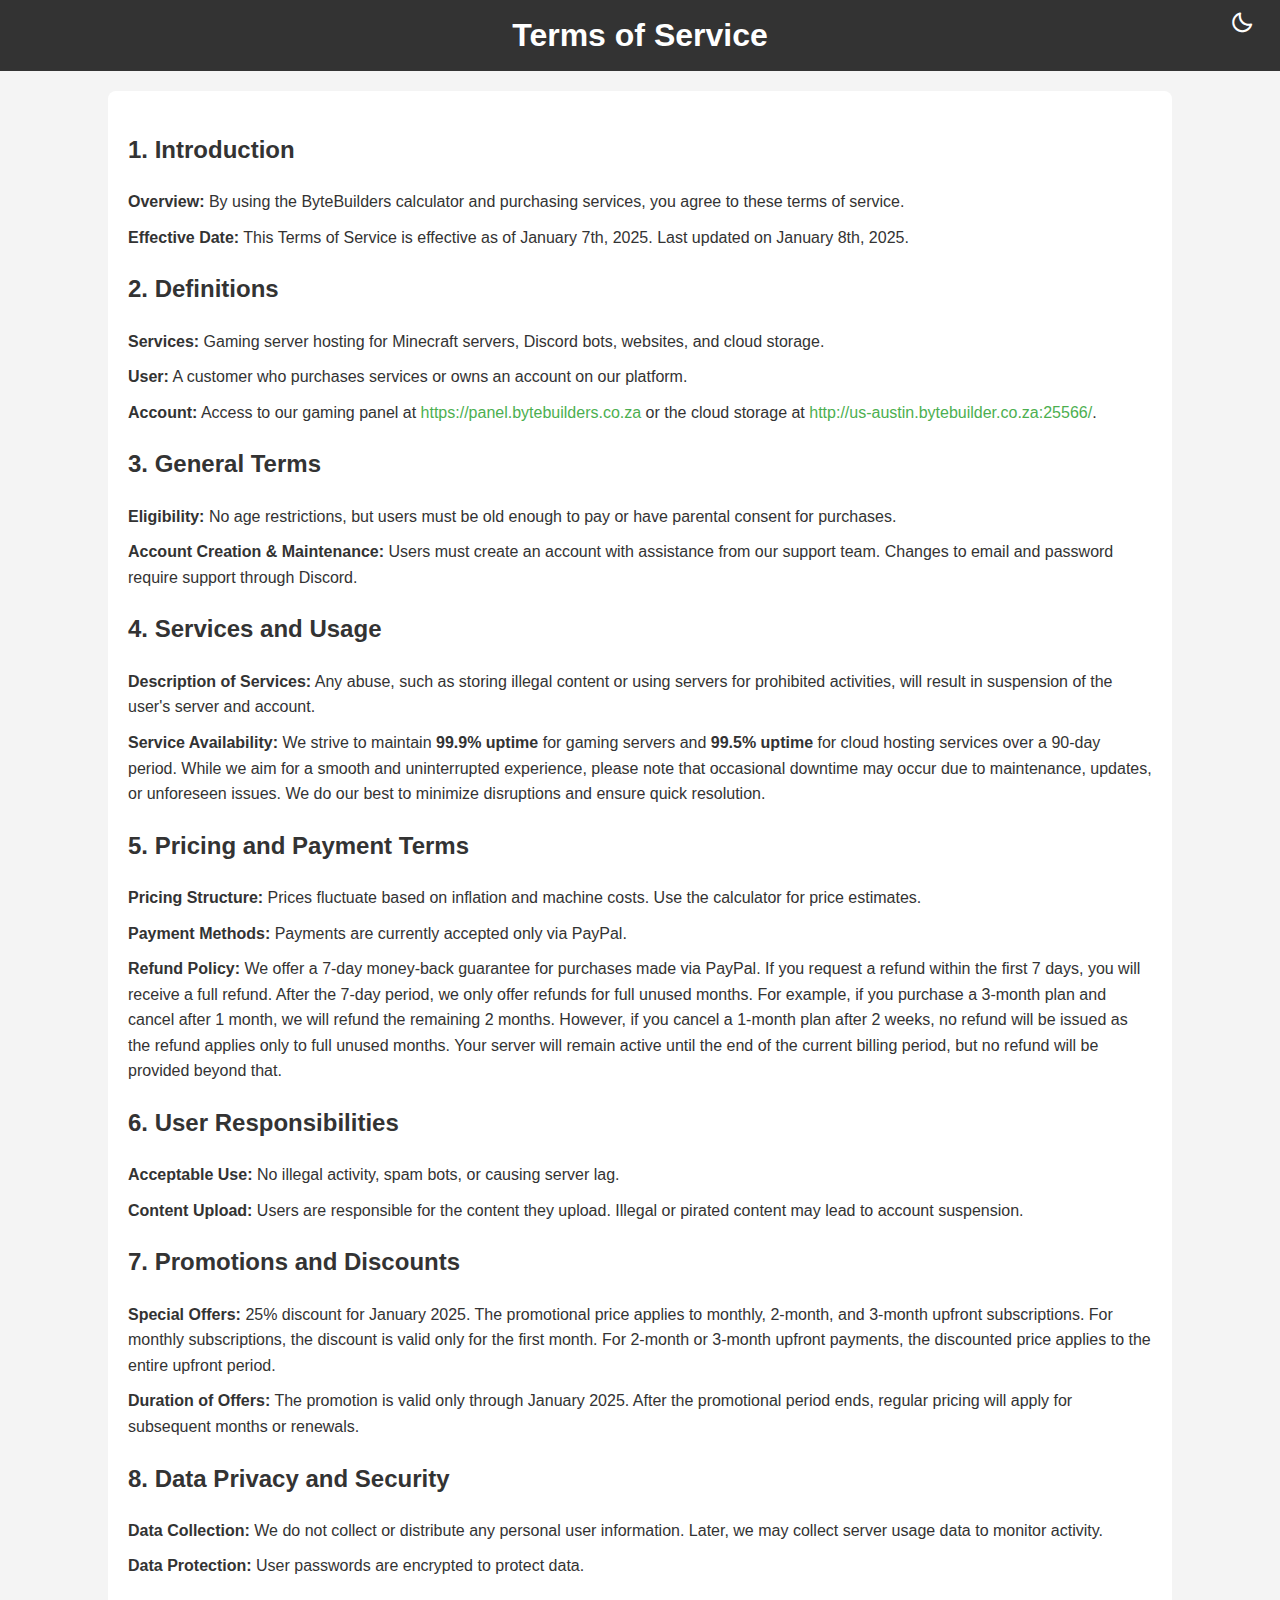
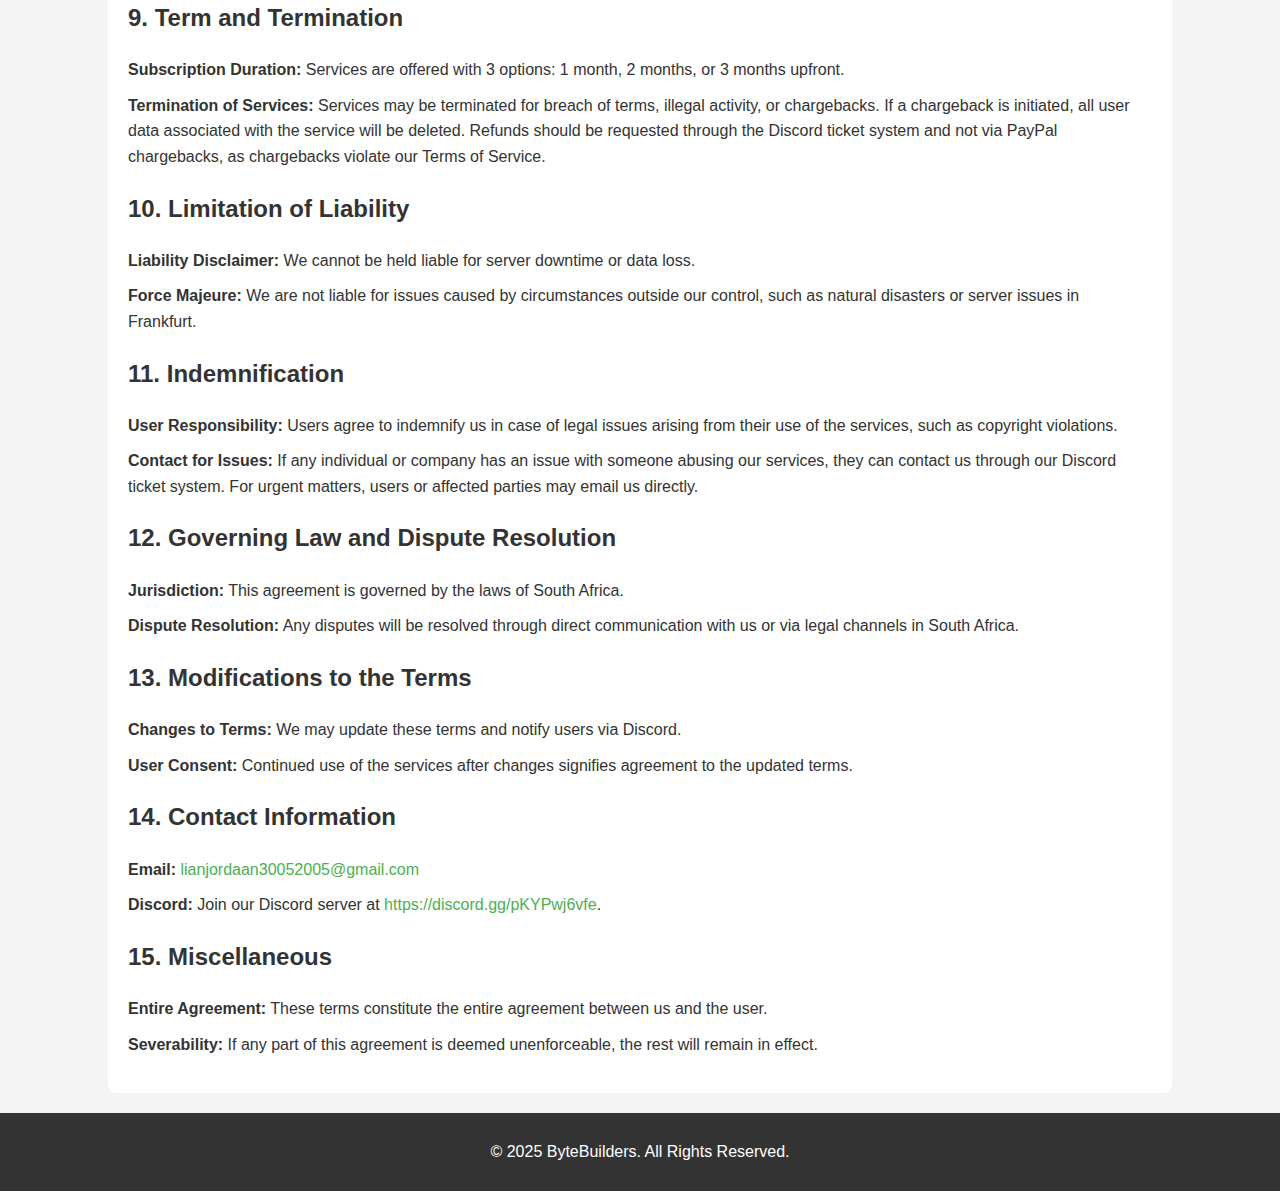
==== tos.html @ 093701ad "Added tos and also changed how the calculator works." ====
<!DOCTYPE html>
<html lang="en">
<head>
    <meta charset="UTF-8">
    <meta name="viewport" content="width=device-width, initial-scale=1.0">
    <meta http-equiv="X-UA-Compatible" content="ie=edge">
    <title>Terms of Service - ByteBuilders</title>
    <link href='https://unpkg.com/boxicons@2.1.1/css/boxicons.min.css' rel='stylesheet'>
    <style>
        body {
            font-family: Arial, sans-serif;
            line-height: 1.6;
            margin: 0;
            padding: 0;
            background-color: var(--background-color);
            color: var(--text-color);
        }

        header {
            background-color: var(--header-background-color);
            color: var(--header-text-color);
            padding: 10px 0;
            text-align: center;
            position: relative;
        }

        h1 {
            margin: 0;
            padding: 0;
        }

        .container {
            width: 80%;
            margin: 20px auto;
            background-color: var(--container-background-color);
            padding: 20px;
            border-radius: 8px;
        }

        h2 {
            color: var(--text-color);
        }

        ul {
            list-style-type: none;
            padding: 0;
        }

        ul li {
            margin-bottom: 10px;
        }

        footer {
            text-align: center;
            padding: 10px;
            background-color: var(--header-background-color);
            color: var(--header-text-color);
        }

        a {
            color: var(--link-color);
            text-decoration: none;
        }

        .dark-mode-toggle {
            position: absolute;
            top: 10px;
            right: 20px;
            background: none;
            border: none;
            cursor: pointer;
            font-size: 24px;
            display: flex;
            align-items: center;
        }

        .dark-mode-toggle i {
            font-size: 24px;
            color: var(--header-text-color);
        }

        :root {
            --background-color: #f4f4f4;
            --text-color: #333;
            --header-background-color: #333;
            --header-text-color: #fff;
            --container-background-color: #fff;
            --link-color: #4CAF50;
        }

        [data-theme="dark"] {
            --background-color: #121212;
            --text-color: #e0e0e0;
            --header-background-color: #1f1f1f;
            --header-text-color: #e0e0e0;
            --container-background-color: #1f1f1f;
            --link-color: #bb86fc;
        }
    </style>
</head>
<body>

<header>
    <h1>Terms of Service</h1>
    <button class="dark-mode-toggle" id="darkModeToggle">
        <i class='bx bx-moon' id="darkModeIcon"></i>
    </button>
</header>

<div class="container">
    <h2>1. Introduction</h2>
    <ul>
        <li><strong>Overview:</strong> By using the ByteBuilders calculator and purchasing services, you agree to these terms of service.</li>
        <li><strong>Effective Date:</strong> This Terms of Service is effective as of January 7th, 2025. Last updated on January 8th, 2025.</li>
    </ul>

    <h2>2. Definitions</h2>
    <ul>
        <li><strong>Services:</strong> Gaming server hosting for Minecraft servers, Discord bots, websites, and cloud storage.</li>
        <li><strong>User:</strong> A customer who purchases services or owns an account on our platform.</li>
        <li><strong>Account:</strong> Access to our gaming panel at <a href="https://panel.bytebuilders.co.za" target="_blank">https://panel.bytebuilders.co.za</a> or the cloud storage at <a href="http://us-austin.bytebuilder.co.za:25566/" target="_blank">http://us-austin.bytebuilder.co.za:25566/</a>.</li>
    </ul>

    <h2>3. General Terms</h2>
    <ul>
        <li><strong>Eligibility:</strong> No age restrictions, but users must be old enough to pay or have parental consent for purchases.</li>
        <li><strong>Account Creation & Maintenance:</strong> Users must create an account with assistance from our support team. Changes to email and password require support through Discord.</li>
    </ul>

	<h2>4. Services and Usage</h2>
	<ul>
		<li><strong>Description of Services:</strong> Any abuse, such as storing illegal content or using servers for prohibited activities, will result in suspension of the user's server and account.</li>
		<li><strong>Service Availability:</strong> We strive to maintain <strong>99.9% uptime</strong> for gaming servers and <strong>99.5% uptime</strong> for cloud hosting services over a 90-day period. While we aim for a smooth and uninterrupted experience, please note that occasional downtime may occur due to maintenance, updates, or unforeseen issues. We do our best to minimize disruptions and ensure quick resolution.</li>
	</ul>	

	<h2>5. Pricing and Payment Terms</h2>
	<ul>
		<li><strong>Pricing Structure:</strong> Prices fluctuate based on inflation and machine costs. Use the calculator for price estimates.</li>
		<li><strong>Payment Methods:</strong> Payments are currently accepted only via PayPal.</li>
		<li><strong>Refund Policy:</strong> We offer a 7-day money-back guarantee for purchases made via PayPal. If you request a refund within the first 7 days, you will receive a full refund. After the 7-day period, we only offer refunds for full unused months. For example, if you purchase a 3-month plan and cancel after 1 month, we will refund the remaining 2 months. However, if you cancel a 1-month plan after 2 weeks, no refund will be issued as the refund applies only to full unused months. Your server will remain active until the end of the current billing period, but no refund will be provided beyond that.</li>
	</ul>	

    <h2>6. User Responsibilities</h2>
    <ul>
        <li><strong>Acceptable Use:</strong> No illegal activity, spam bots, or causing server lag.</li>
        <li><strong>Content Upload:</strong> Users are responsible for the content they upload. Illegal or pirated content may lead to account suspension.</li>
    </ul>

	<h2>7. Promotions and Discounts</h2>
	<ul>
		<li><strong>Special Offers:</strong> 25% discount for January 2025. The promotional price applies to monthly, 2-month, and 3-month upfront subscriptions. For monthly subscriptions, the discount is valid only for the first month. For 2-month or 3-month upfront payments, the discounted price applies to the entire upfront period.</li>
		<li><strong>Duration of Offers:</strong> The promotion is valid only through January 2025. After the promotional period ends, regular pricing will apply for subsequent months or renewals.</li>
	</ul>
	
    <h2>8. Data Privacy and Security</h2>
    <ul>
        <li><strong>Data Collection:</strong> We do not collect or distribute any personal user information. Later, we may collect server usage data to monitor activity.</li>
        <li><strong>Data Protection:</strong> User passwords are encrypted to protect data.</li>
    </ul>

	<h2>9. Term and Termination</h2>
	<ul>
		<li><strong>Subscription Duration:</strong> Services are offered with 3 options: 1 month, 2 months, or 3 months upfront.</li>
		<li><strong>Termination of Services:</strong> Services may be terminated for breach of terms, illegal activity, or chargebacks. If a chargeback is initiated, all user data associated with the service will be deleted. Refunds should be requested through the Discord ticket system and not via PayPal chargebacks, as chargebacks violate our Terms of Service.</li>
	</ul>
	
    <h2>10. Limitation of Liability</h2>
    <ul>
        <li><strong>Liability Disclaimer:</strong> We cannot be held liable for server downtime or data loss.</li>
        <li><strong>Force Majeure:</strong> We are not liable for issues caused by circumstances outside our control, such as natural disasters or server issues in Frankfurt.</li>
    </ul>

	<h2>11. Indemnification</h2>
	<ul>
		<li><strong>User Responsibility:</strong> Users agree to indemnify us in case of legal issues arising from their use of the services, such as copyright violations.</li>
		<li><strong>Contact for Issues:</strong> If any individual or company has an issue with someone abusing our services, they can contact us through our Discord ticket system. For urgent matters, users or affected parties may email us directly.</li>
	</ul>
	
    <h2>12. Governing Law and Dispute Resolution</h2>
    <ul>
        <li><strong>Jurisdiction:</strong> This agreement is governed by the laws of South Africa.</li>
        <li><strong>Dispute Resolution:</strong> Any disputes will be resolved through direct communication with us or via legal channels in South Africa.</li>
    </ul>

    <h2>13. Modifications to the Terms</h2>
    <ul>
        <li><strong>Changes to Terms:</strong> We may update these terms and notify users via Discord.</li>
        <li><strong>User Consent:</strong> Continued use of the services after changes signifies agreement to the updated terms.</li>
    </ul>

    <h2>14. Contact Information</h2>
    <ul>
        <li><strong>Email:</strong> <a href="mailto:lianjordaan30052005@gmail.com">lianjordaan30052005@gmail.com</a></li>
        <li><strong>Discord:</strong> Join our Discord server at <a href="https://discord.gg/pKYPwj6vfe" target="_blank">https://discord.gg/pKYPwj6vfe</a>.</li>
    </ul>

    <h2>15. Miscellaneous</h2>
    <ul>
        <li><strong>Entire Agreement:</strong> These terms constitute the entire agreement between us and the user.</li>
        <li><strong>Severability:</strong> If any part of this agreement is deemed unenforceable, the rest will remain in effect.</li>
    </ul>
</div>

<footer>
    <p>&copy; 2025 ByteBuilders. All Rights Reserved.</p>
</footer>

<script>
    const darkModeToggle = document.getElementById('darkModeToggle');
    const darkModeIcon = document.getElementById('darkModeIcon');
    const currentTheme = localStorage.getItem('theme') || (window.matchMedia("(prefers-color-scheme: dark)").matches ? "dark" : "light");

    if (currentTheme) {
        document.documentElement.setAttribute('data-theme', currentTheme);
        updateIcon(currentTheme);
    }

    darkModeToggle.addEventListener('click', () => {
        let theme = document.documentElement.getAttribute('data-theme');
        if (theme === "dark") {
            theme = "light";
        } else {
            theme = "dark";
        }
        document.documentElement.setAttribute('data-theme', theme);
        localStorage.setItem('theme', theme);
        updateIcon(theme);
    });

    function updateIcon(theme) {
        if (theme === "dark") {
            darkModeIcon.classList.replace('bx-moon', 'bx-sun');
        } else {
            darkModeIcon.classList.replace('bx-sun', 'bx-moon');
        }
    }
</script>

</body>
</html>
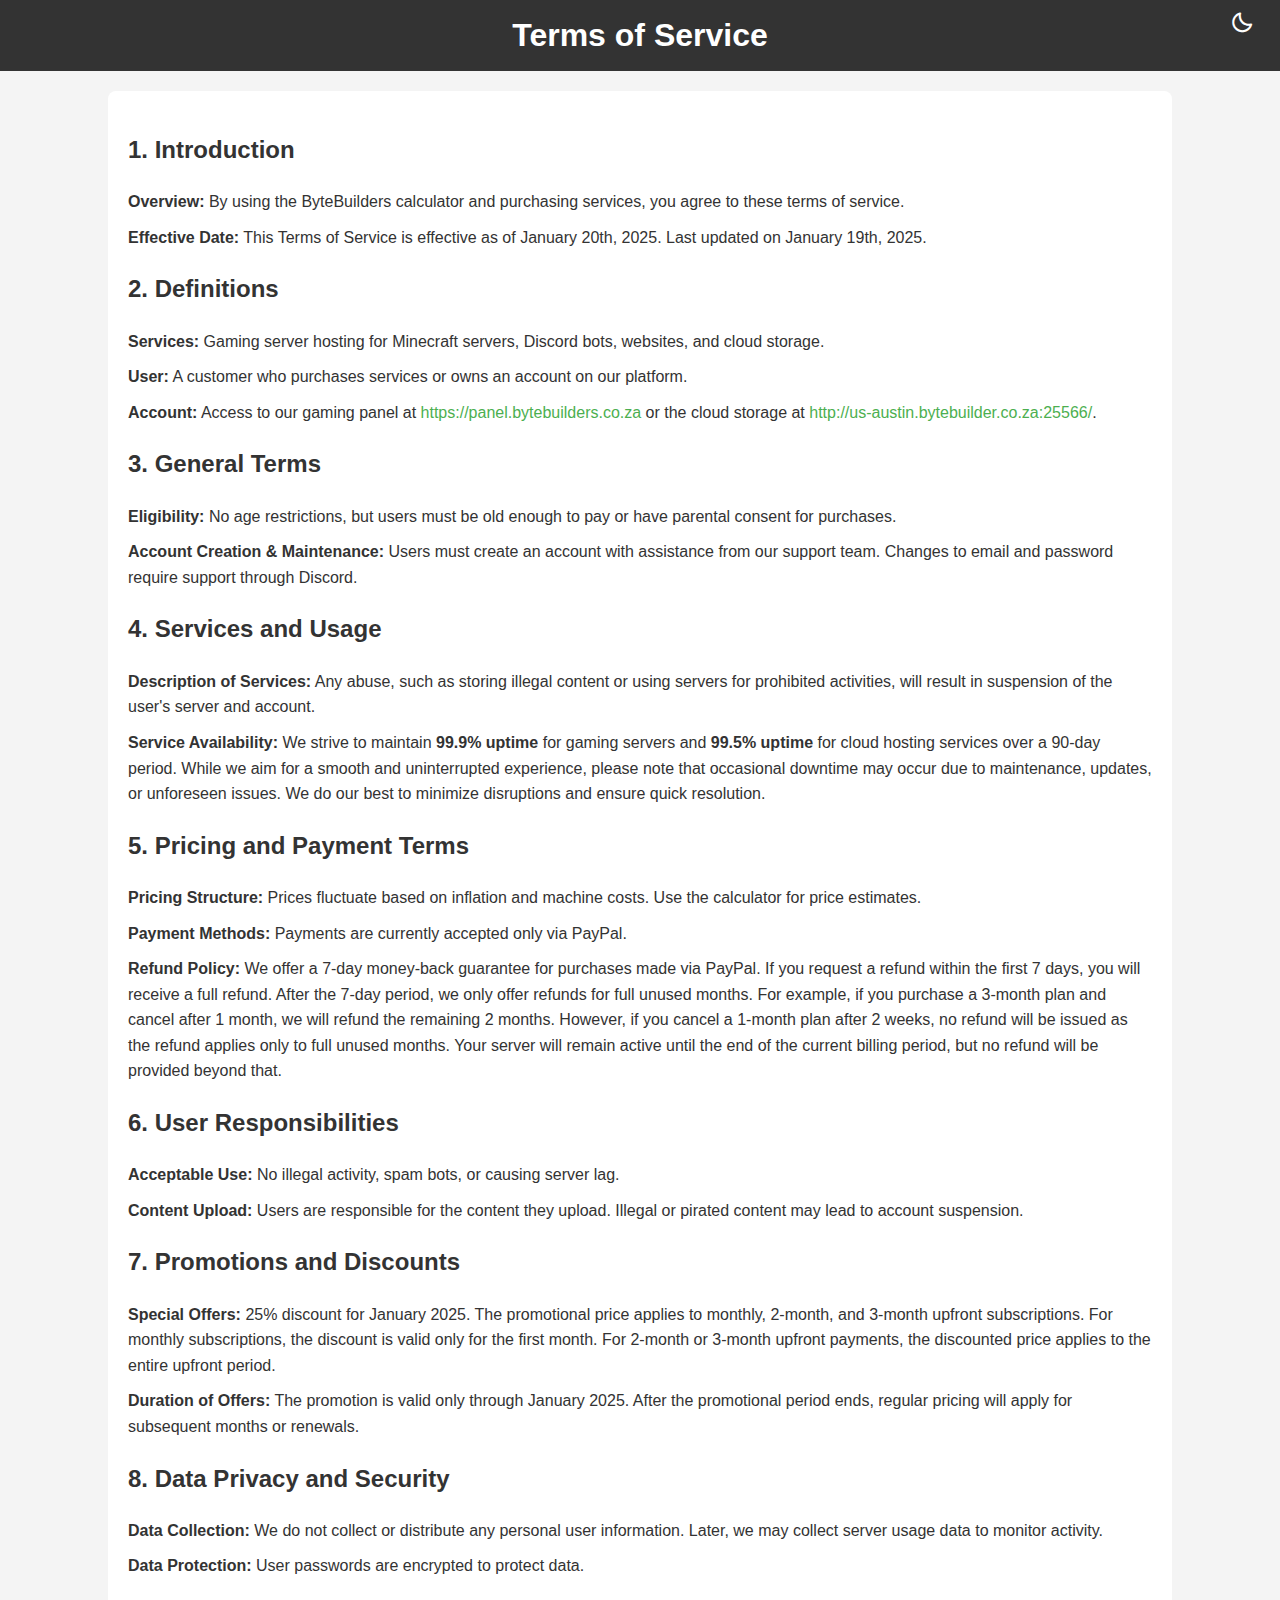
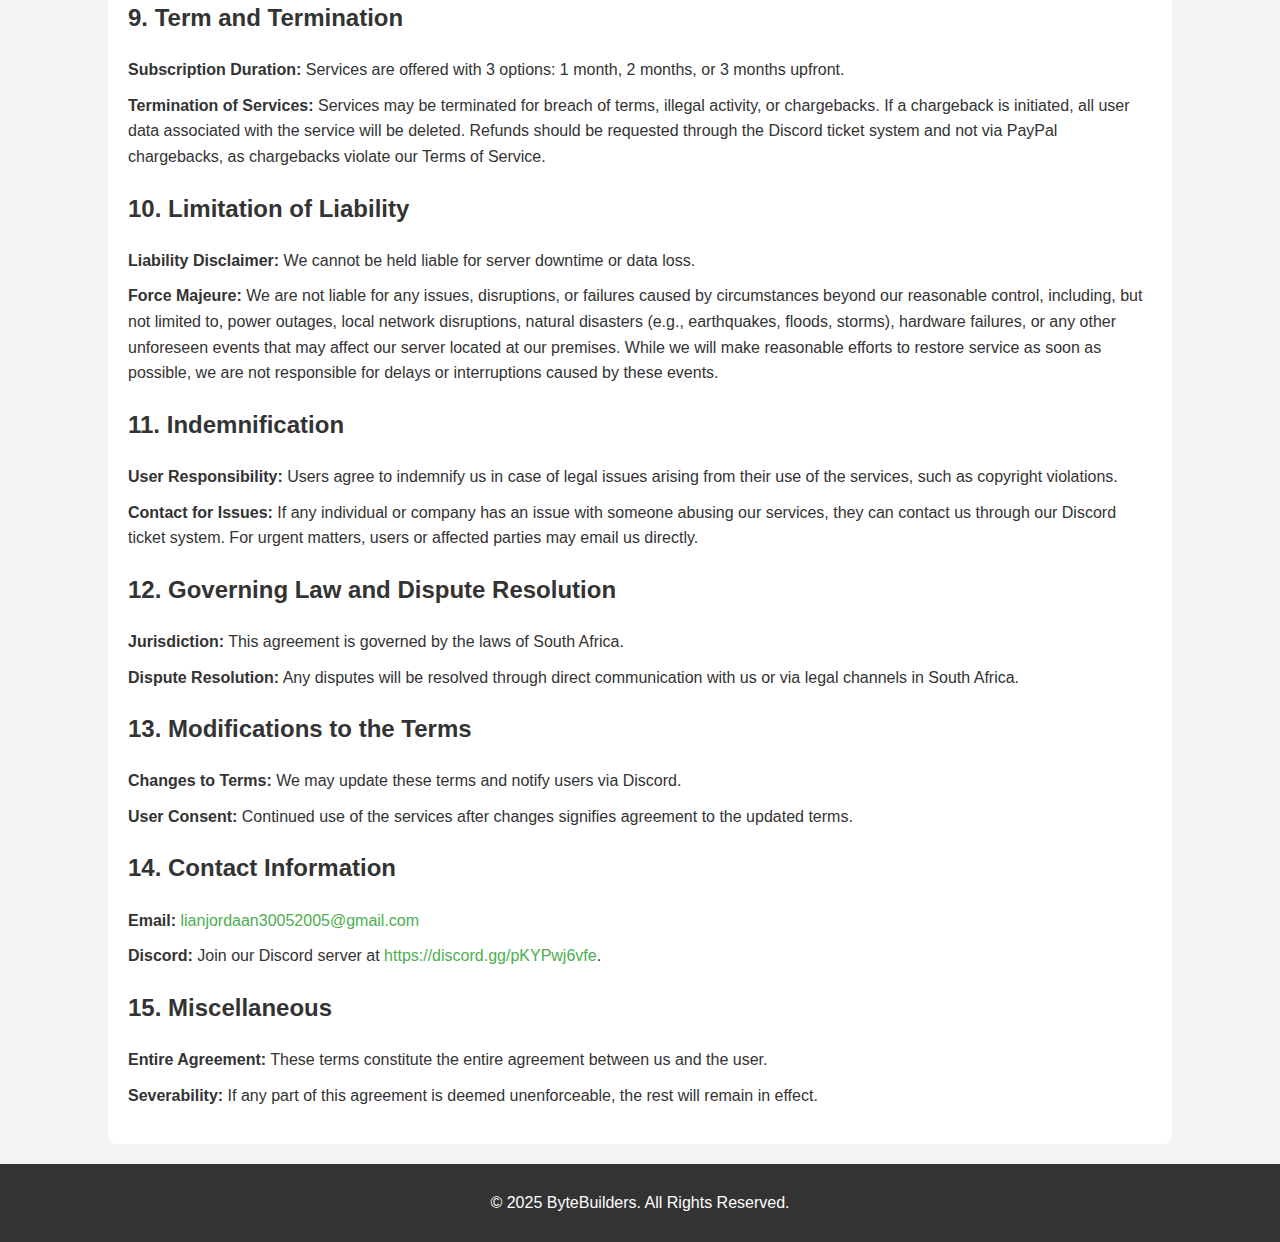
==== commit ab158a8a: "updated, because server moved.. again" ====
--- a/tos.html
+++ b/tos.html
@@ -111,7 +111,7 @@
     <h2>1. Introduction</h2>
     <ul>
         <li><strong>Overview:</strong> By using the ByteBuilders calculator and purchasing services, you agree to these terms of service.</li>
-        <li><strong>Effective Date:</strong> This Terms of Service is effective as of January 7th, 2025. Last updated on January 8th, 2025.</li>
+        <li><strong>Effective Date:</strong> This Terms of Service is effective as of January 20th, 2025. Last updated on January 19th, 2025.</li>
     </ul>
 
     <h2>2. Definitions</h2>
@@ -167,7 +167,7 @@
     <h2>10. Limitation of Liability</h2>
     <ul>
         <li><strong>Liability Disclaimer:</strong> We cannot be held liable for server downtime or data loss.</li>
-        <li><strong>Force Majeure:</strong> We are not liable for issues caused by circumstances outside our control, such as natural disasters or server issues in Frankfurt.</li>
+        <li><strong>Force Majeure:</strong> We are not liable for any issues, disruptions, or failures caused by circumstances beyond our reasonable control, including, but not limited to, power outages, local network disruptions, natural disasters (e.g., earthquakes, floods, storms), hardware failures, or any other unforeseen events that may affect our server located at our premises. While we will make reasonable efforts to restore service as soon as possible, we are not responsible for delays or interruptions caused by these events.</li>
     </ul>
 
 	<h2>11. Indemnification</h2>
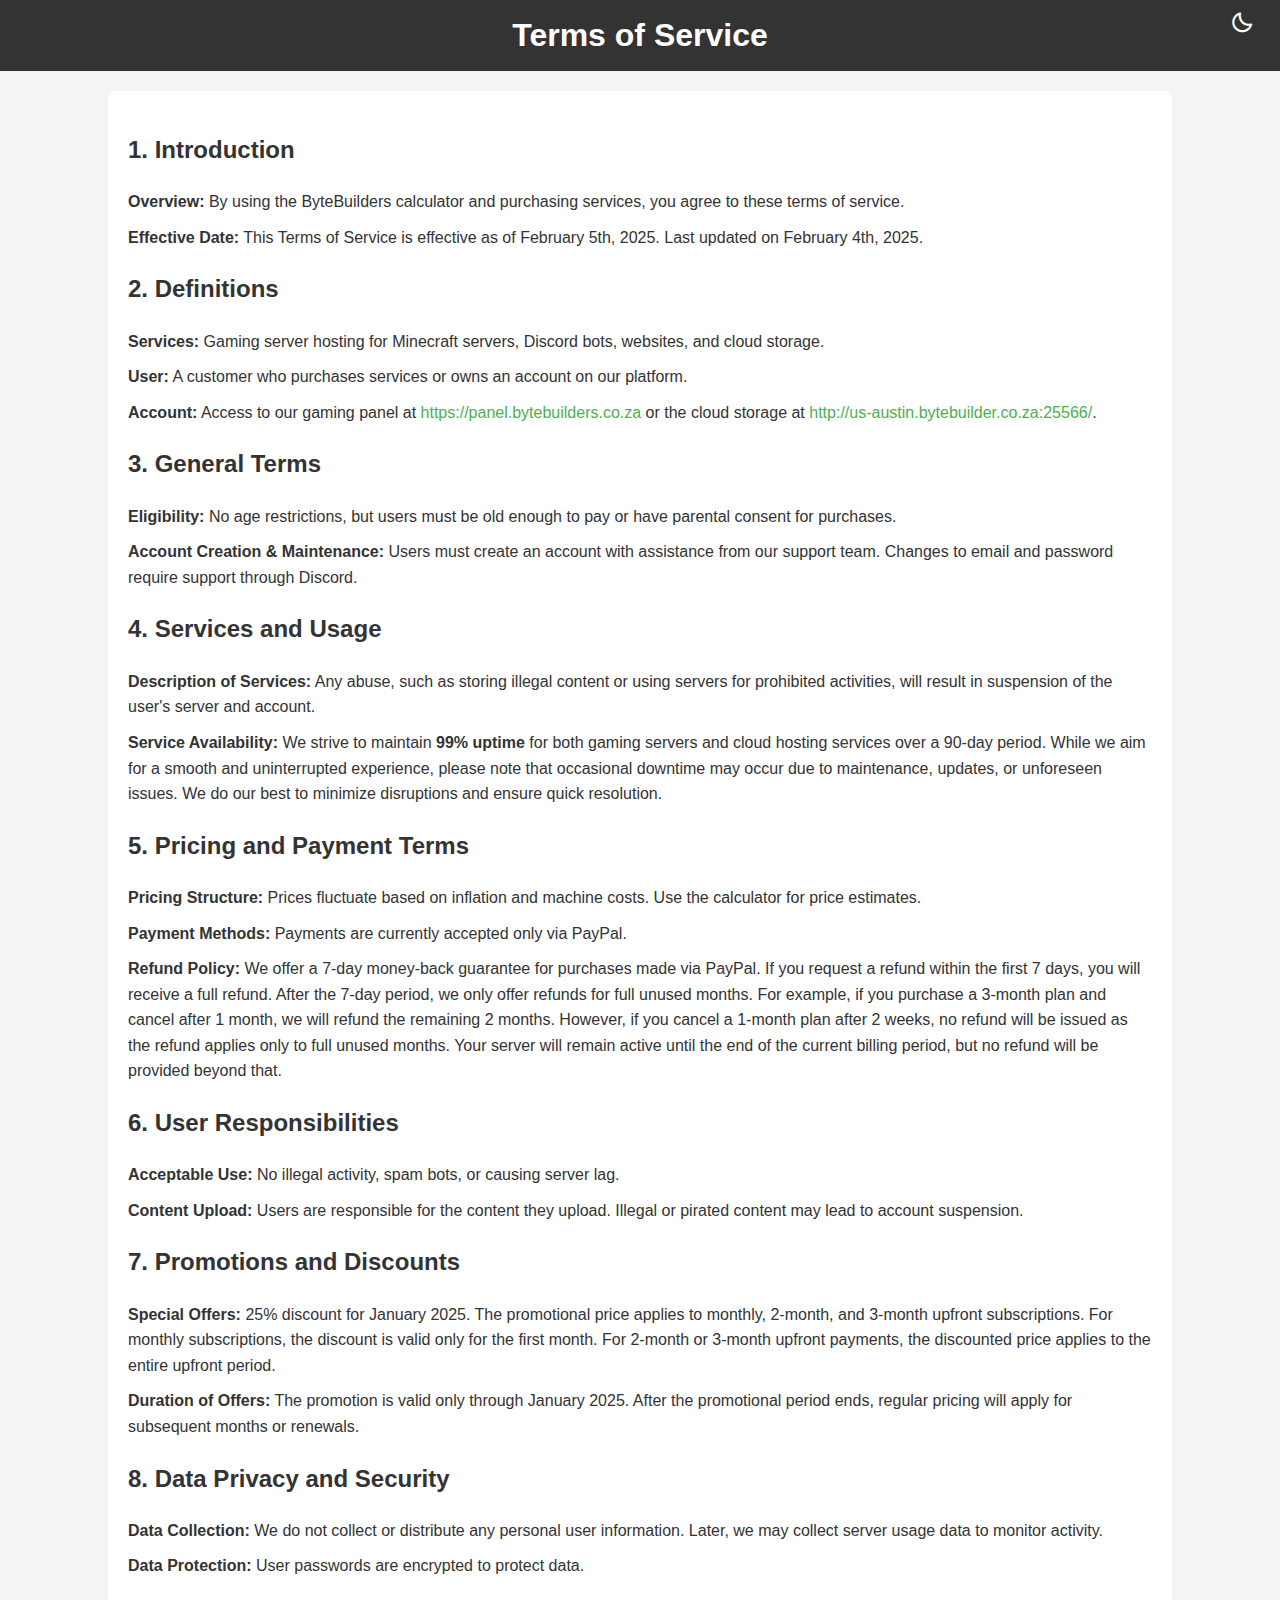
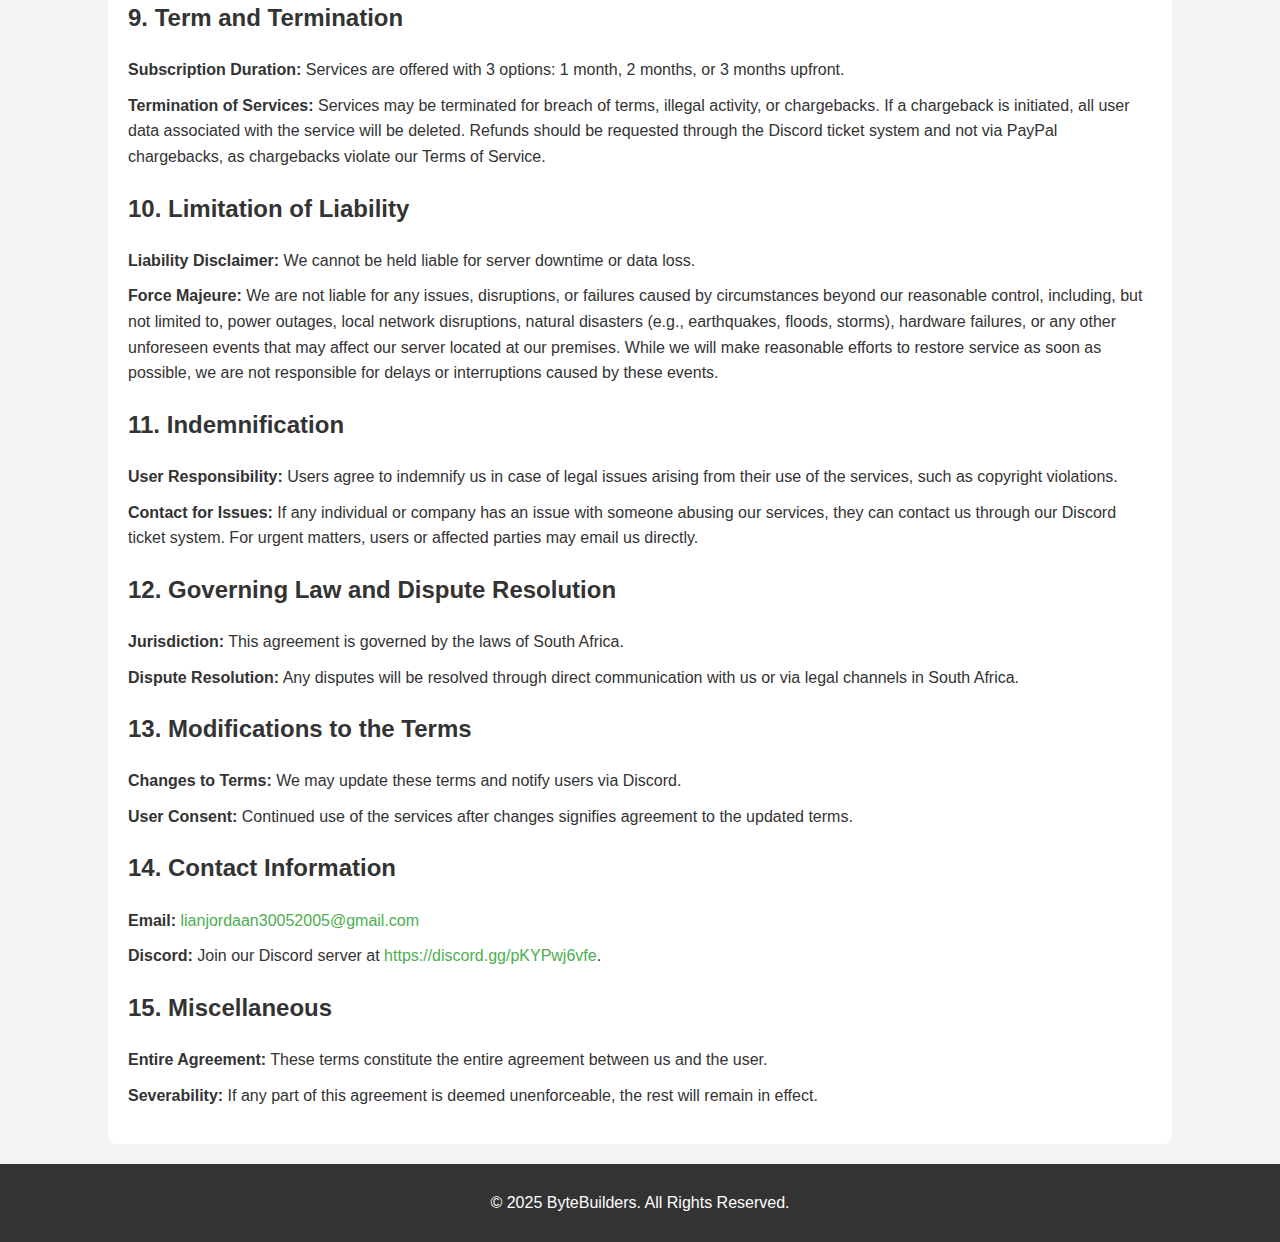
==== commit 603f1355: "Updated TOS" ====
--- a/tos.html
+++ b/tos.html
@@ -111,7 +111,7 @@
     <h2>1. Introduction</h2>
     <ul>
         <li><strong>Overview:</strong> By using the ByteBuilders calculator and purchasing services, you agree to these terms of service.</li>
-        <li><strong>Effective Date:</strong> This Terms of Service is effective as of January 20th, 2025. Last updated on January 19th, 2025.</li>
+        <li><strong>Effective Date:</strong> This Terms of Service is effective as of February 5th, 2025. Last updated on February 4th, 2025.</li>
     </ul>
 
     <h2>2. Definitions</h2>
@@ -130,7 +130,7 @@
 	<h2>4. Services and Usage</h2>
 	<ul>
 		<li><strong>Description of Services:</strong> Any abuse, such as storing illegal content or using servers for prohibited activities, will result in suspension of the user's server and account.</li>
-		<li><strong>Service Availability:</strong> We strive to maintain <strong>99.9% uptime</strong> for gaming servers and <strong>99.5% uptime</strong> for cloud hosting services over a 90-day period. While we aim for a smooth and uninterrupted experience, please note that occasional downtime may occur due to maintenance, updates, or unforeseen issues. We do our best to minimize disruptions and ensure quick resolution.</li>
+		<li><strong>Service Availability:</strong> We strive to maintain <strong>99% uptime</strong> for both gaming servers and cloud hosting services over a 90-day period. While we aim for a smooth and uninterrupted experience, please note that occasional downtime may occur due to maintenance, updates, or unforeseen issues. We do our best to minimize disruptions and ensure quick resolution.</li>
 	</ul>	
 
 	<h2>5. Pricing and Payment Terms</h2>
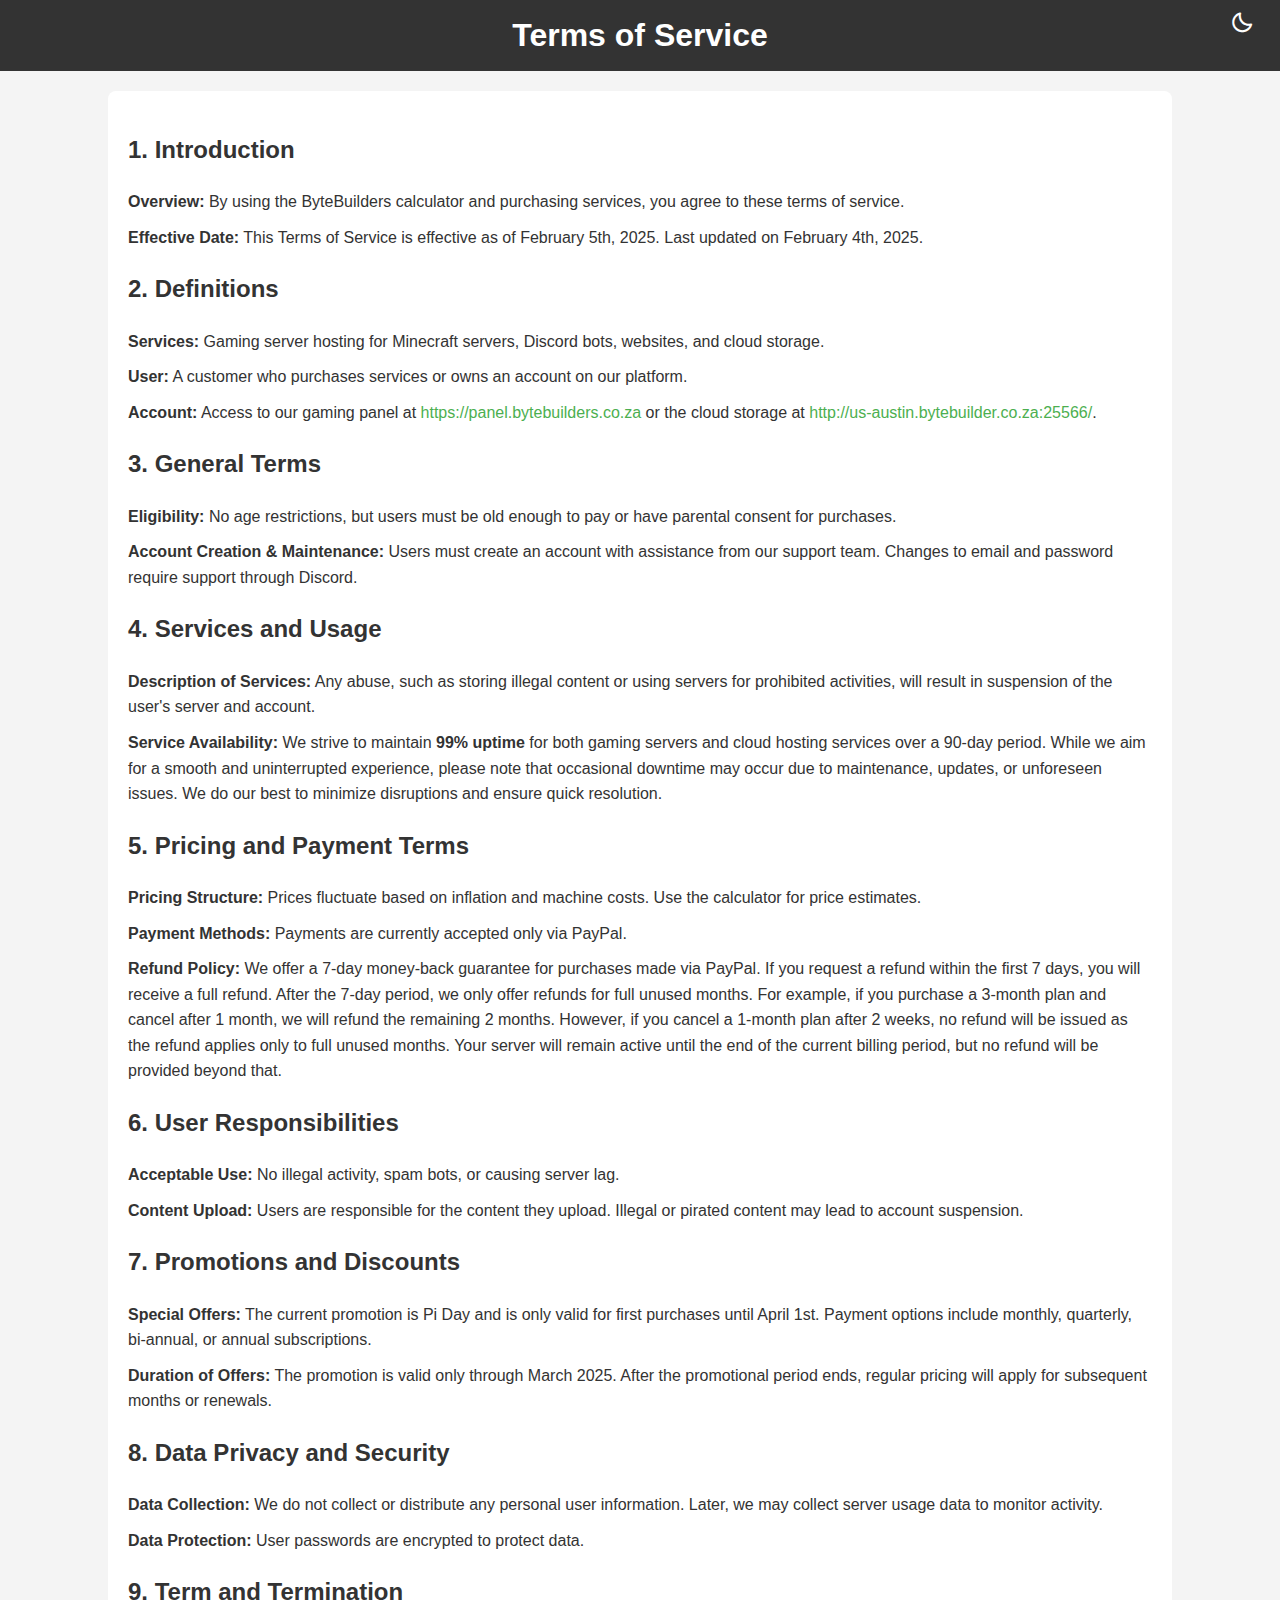
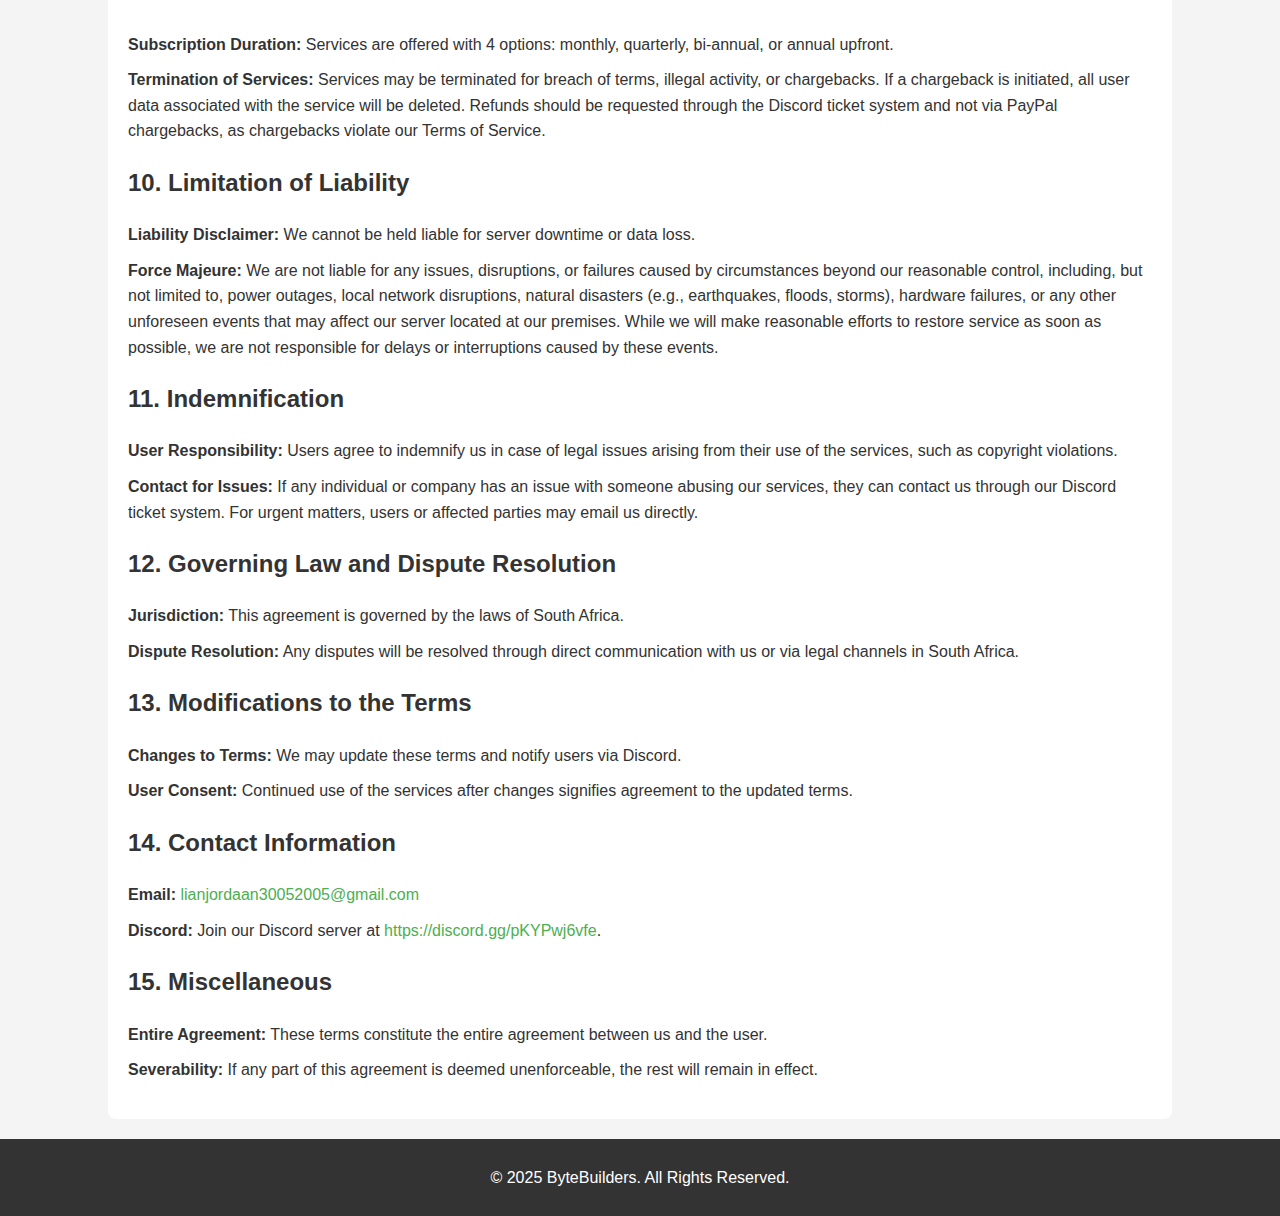
==== commit 11a96dc1: "Update tos" ====
--- a/tos.html
+++ b/tos.html
@@ -147,10 +147,11 @@
     </ul>
 
 	<h2>7. Promotions and Discounts</h2>
-	<ul>
-		<li><strong>Special Offers:</strong> 25% discount for January 2025. The promotional price applies to monthly, 2-month, and 3-month upfront subscriptions. For monthly subscriptions, the discount is valid only for the first month. For 2-month or 3-month upfront payments, the discounted price applies to the entire upfront period.</li>
-		<li><strong>Duration of Offers:</strong> The promotion is valid only through January 2025. After the promotional period ends, regular pricing will apply for subsequent months or renewals.</li>
-	</ul>
+    <ul>
+        <li><strong>Special Offers:</strong> The current promotion is Pi Day and is only valid for first purchases until April 1st. Payment options include monthly, quarterly, bi-annual, or annual subscriptions.</li>
+        <li><strong>Duration of Offers:</strong> The promotion is valid only through March 2025. After the promotional period ends, regular pricing will apply for subsequent months or renewals.</li>
+    </ul>
+
 	
     <h2>8. Data Privacy and Security</h2>
     <ul>
@@ -160,7 +161,7 @@
 
 	<h2>9. Term and Termination</h2>
 	<ul>
-		<li><strong>Subscription Duration:</strong> Services are offered with 3 options: 1 month, 2 months, or 3 months upfront.</li>
+		<li><strong>Subscription Duration:</strong> Services are offered with 4 options: monthly, quarterly, bi-annual, or annual upfront.</li>
 		<li><strong>Termination of Services:</strong> Services may be terminated for breach of terms, illegal activity, or chargebacks. If a chargeback is initiated, all user data associated with the service will be deleted. Refunds should be requested through the Discord ticket system and not via PayPal chargebacks, as chargebacks violate our Terms of Service.</li>
 	</ul>
 	
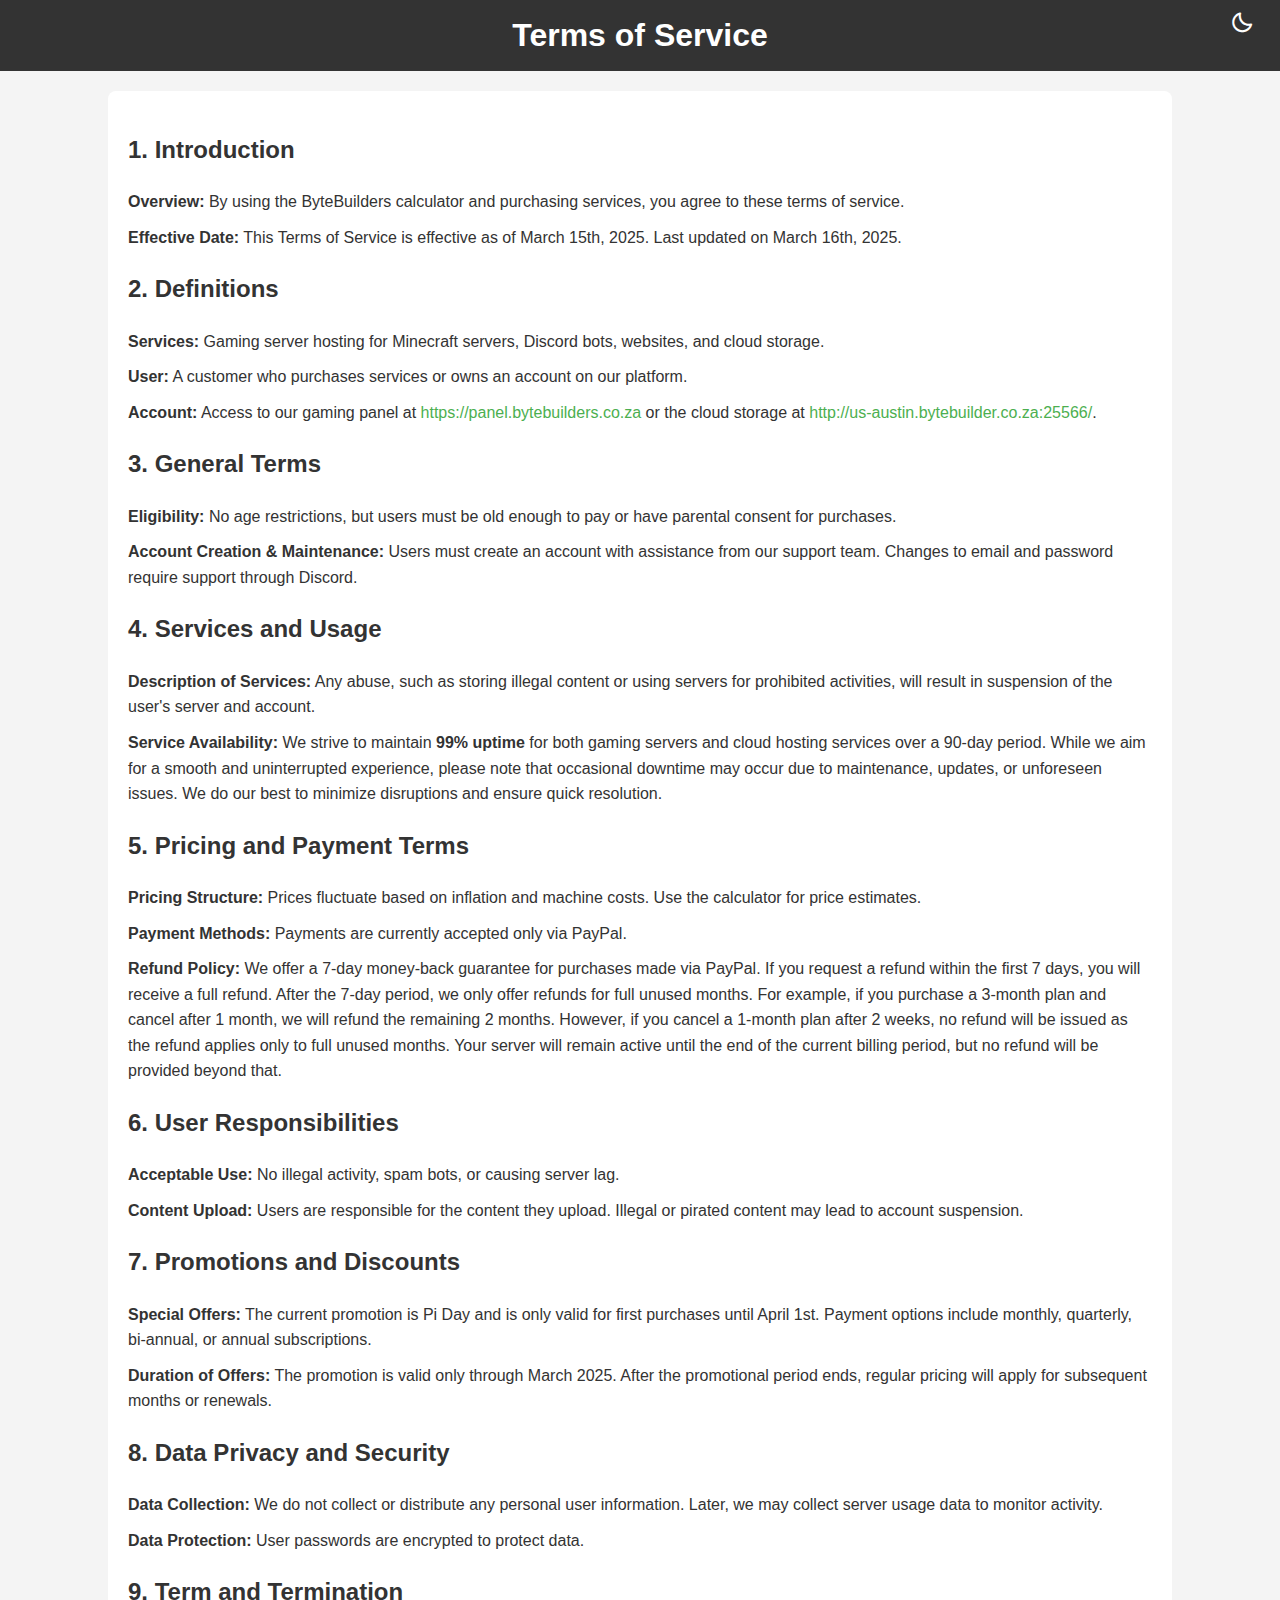
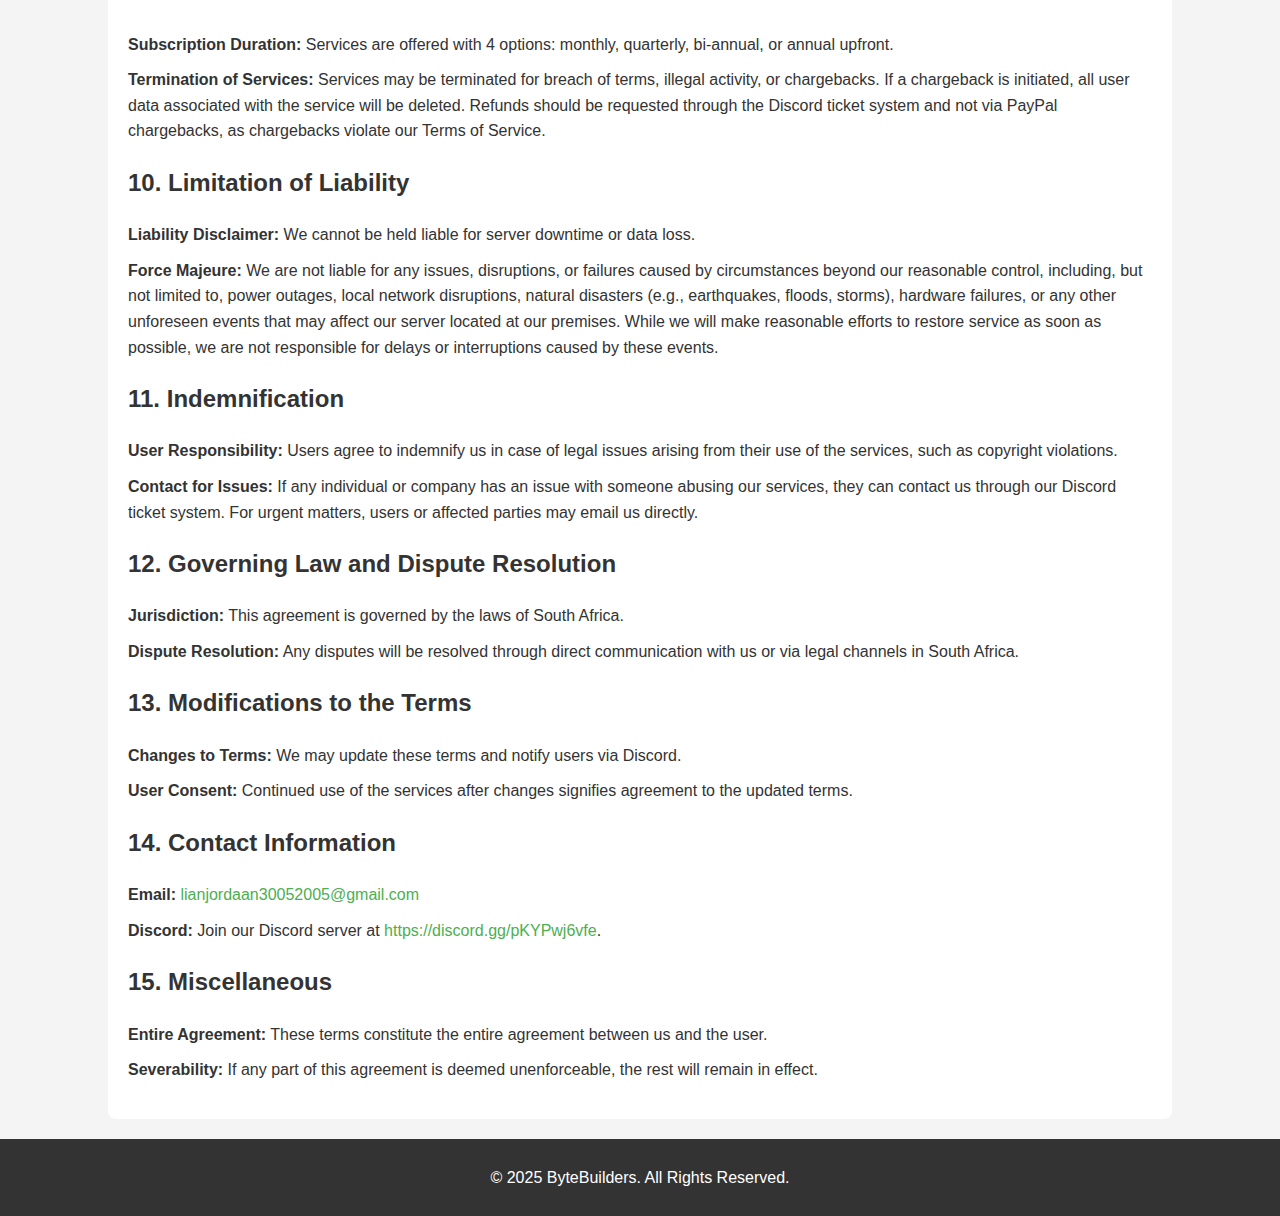
==== commit e08dcdfe: "forgot to update TOS updates :)" ====
--- a/tos.html
+++ b/tos.html
@@ -111,7 +111,7 @@
     <h2>1. Introduction</h2>
     <ul>
         <li><strong>Overview:</strong> By using the ByteBuilders calculator and purchasing services, you agree to these terms of service.</li>
-        <li><strong>Effective Date:</strong> This Terms of Service is effective as of February 5th, 2025. Last updated on February 4th, 2025.</li>
+        <li><strong>Effective Date:</strong> This Terms of Service is effective as of March 15th, 2025. Last updated on March 16th, 2025.</li>
     </ul>
 
     <h2>2. Definitions</h2>
